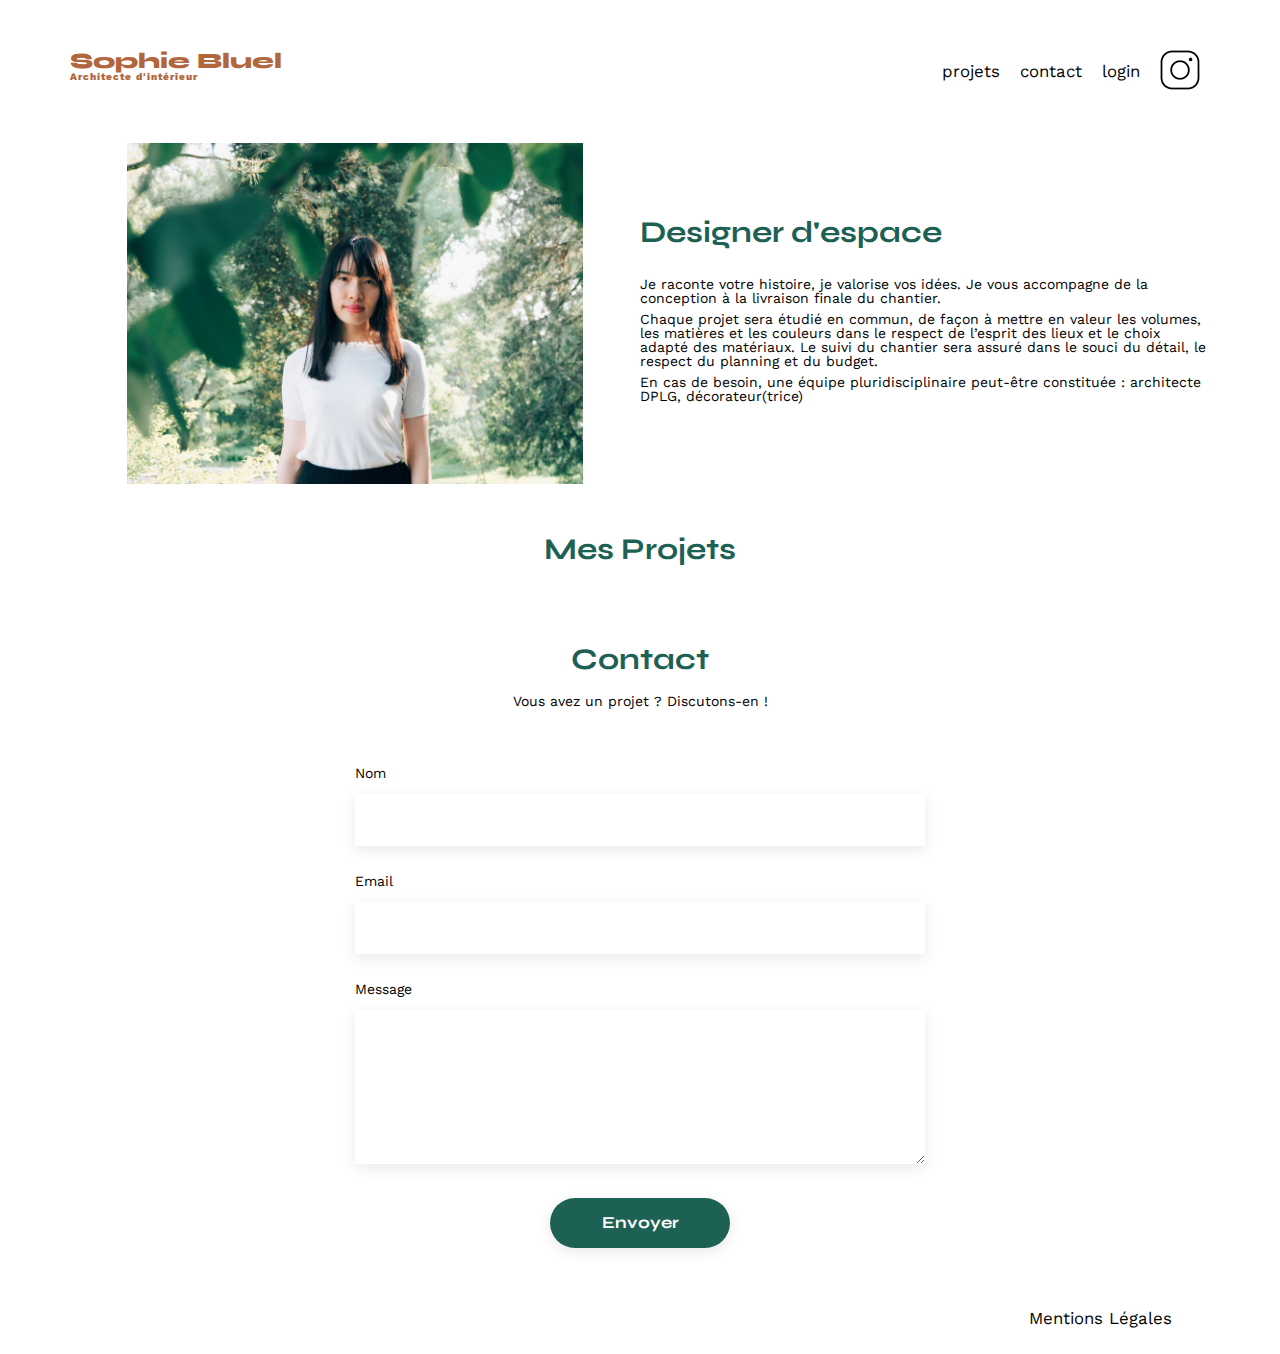
==== FrontEnd/index.html @ e0f24d6b "Récupération des travaux depuis le back-end" ====
<!DOCTYPE html>
<html lang="fr">
<head>
	<meta charset="UTF-8">
	<title>Sophie Bluel - Architecte d'intérieur</title>
	<meta name="viewport" content="width=device-width, initial-scale=1.0">
	<link rel="preconnect" href="https://fonts.googleapis.com">
	<link rel="preconnect" href="https://fonts.gstatic.com" crossorigin>
	<link href="https://fonts.googleapis.com/css2?family=Syne:wght@700;800&family=Work+Sans&display=swap" rel="stylesheet">
	<meta name="description" content="">
	<link rel="stylesheet" href="./assets/css/style.css">
</head>
<body>
<header>
	<h1>Sophie Bluel <span>Architecte d'intérieur</span></h1>
	<nav>
		<ul>
			<li>projets</li>
			<li>contact</li>
			<li>login</li>
			<li><img src="./assets/icons/instagram.png" alt="Instagram"></li>
		</ul>
	</nav>
</header>
<main>
	<section id="introduction">
		<figure>
			<img src="./assets/images/sophie-bluel.png" alt="">
		</figure>
		<article>
			<h2>Designer d'espace</h2>
			<p>Je raconte votre histoire, je valorise vos idées. Je vous accompagne de la conception à la livraison finale du chantier.</p>
			<p>Chaque projet sera étudié en commun, de façon à mettre en valeur les volumes, les matières et les couleurs dans le respect de l’esprit des lieux et le choix adapté des matériaux. Le suivi du chantier sera assuré dans le souci du détail, le respect du planning et du budget.</p>
			<p>En cas de besoin, une équipe pluridisciplinaire peut-être constituée : architecte DPLG, décorateur(trice)</p>
		</article>
	</section>
	<section id="portfolio">
		<h2>Mes Projets</h2>
		<div class="gallery">
			<!-- Les projets seront ajoutés ici dynamiquement avec JavaScript -->
		</div>
	</section>
	<section id="contact">
		<h2>Contact</h2>
		<p>Vous avez un projet ? Discutons-en !</p>
		<form action="#" method="post">
			<label for="name">Nom</label>
			<input type="text" name="name" id="name">
			<label for="email">Email</label>
			<input type="email" name="email" id="email">
			<label for="message">Message</label>
			<textarea name="message" id="message" cols="30" rows="10"></textarea>
			<input type="submit" value="Envoyer">
		</form>
	</section>
</main>

<footer>
	<nav>
		<ul>
			<li>Mentions Légales</li>
		</ul>
	</nav>
</footer>
<script src="./assets/js/script.js"></script>
</body>
</html>
---- FrontEnd/assets/css/style.css ----
/* http://meyerweb.com/eric/tools/css/reset/
   v2.0 | 20110126
   License: none (public domain)
*/

html, body, div, span, applet, object, iframe,
h1, h2, h3, h4, h5, h6, p, blockquote, pre,
a, abbr, acronym, address, big, cite, code,
del, dfn, em, img, ins, kbd, q, s, samp,
small, strike, strong, sub, sup, tt, var,
b, u, i, center,
dl, dt, dd, ol, ul, li,
fieldset, form, label, legend,
table, caption, tbody, tfoot, thead, tr, th, td,
article, aside, canvas, details, embed,
figure, figcaption, footer, header, hgroup,
menu, nav, output, ruby, section, summary,
time, mark, audio, video {
	margin: 0;
	padding: 0;
	border: 0;
	font-size: 100%;
	font: inherit;
	vertical-align: baseline;
}
/* HTML5 display-role reset for older browsers */
article, aside, details, figcaption, figure,
footer, header, hgroup, menu, nav, section {
	display: block;
}
body {
	line-height: 1;
}
ol, ul {
	list-style: none;
}
blockquote, q {
	quotes: none;
}
blockquote:before, blockquote:after,
q:before, q:after {
	content: '';
	content: none;
}
table {
	border-collapse: collapse;
	border-spacing: 0;
}
/** end reset css**/
body {
	max-width: 1140px;
	margin:auto;
	font-family: 'Work Sans' ;
	font-size: 14px;
}
header {
	display: flex;
	justify-content: space-between;
	margin: 50px 0
}
section {
	margin: 50px 0
}

h1{
	display: flex;
	flex-direction: column;
	font-family: 'Syne';
	font-size: 22px;
	font-weight: 800;
	color: #B1663C
}

h1 > span {
	font-family: 'Work Sans';
	font-size:10px;
	letter-spacing: 0.1em;
;
}

h2{
	font-family: 'Syne';
	font-weight: 700;
	font-size: 30px;
	color: #1D6154
}
nav ul {
	display: flex;
	align-items: center;
	list-style-type: none;

}
nav li {
	padding: 0 10px;
	font-size: 1.2em;
}

li:hover {
	color: #B1663C;
}
#introduction {
	display: flex;
	align-items: center;
}
#introduction figure {
	flex: 1
}
#introduction img {
	display: block;
	margin: auto;
	width: 80%;
}

#introduction article {
	flex: 1
}
#introduction h2 {
	margin-bottom: 1em;
}

#introduction p {
	margin-bottom: 0.5em;
}
#portfolio h2 {
	text-align: center;
	margin-bottom: 1em;
}
.gallery {
	width: 100%;
	display: grid;
	grid-template-columns: 1fr 1fr 1fr;
	grid-column-gap: 20px;
	grid-row-gap: 20px;
}

.gallery img {
	width: 100%;

}
#contact {
	width: 50%;
margin: auto;
}
#contact > * {
	text-align: center;

}
#contact h2{
	margin-bottom: 20px;
}
#contact form {
	text-align: left;
	margin-top:30px;
	display: flex;
	flex-direction: column;
}

#contact input {
	height: 50px;
	font-size: 1.2em;
	border: none;
	box-shadow: 0px 4px 14px rgba(0, 0, 0, 0.09);
}
#contact label {
	margin: 2em 0 1em 0;
}
#contact textarea {
	border: none;
	box-shadow: 0px 4px 14px rgba(0, 0, 0, 0.09);
}

input[type="submit"]{
	font-family: 'Syne';
	font-weight: 700;
	color: white;
	background-color: #1D6154;
	margin : 2em auto ;
	width: 180px;
	text-align: center;
	border-radius: 60px ;
}

footer nav ul {
	display: flex;
	justify-content: flex-end;
	margin: 2em
}
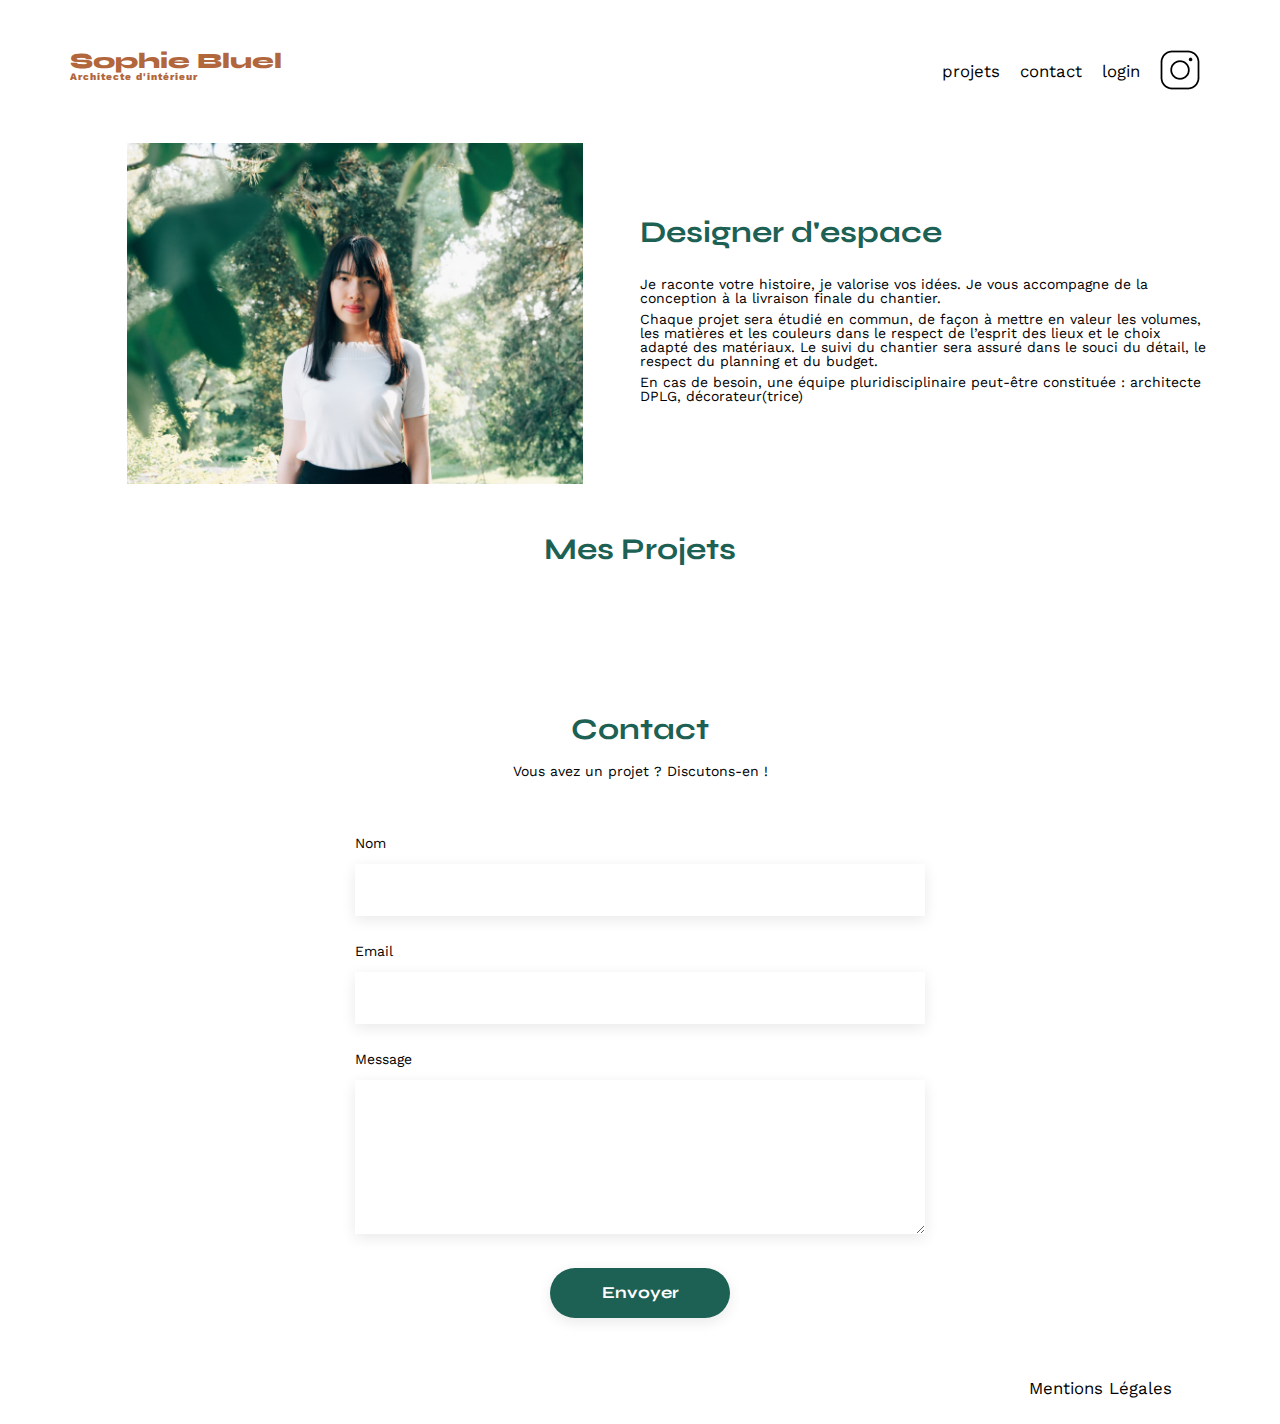
==== commit beaeee03: "Réalisation du filtre des travaux" ====
--- a/FrontEnd/index.html
+++ b/FrontEnd/index.html
@@ -36,8 +36,11 @@
 	</section>
 	<section id="portfolio">
 		<h2>Mes Projets</h2>
+		<div class="filters">
+			<!-- Les boutons de filtre seront ajoutés dynamiquement ici avec JavaScript -->
+		</div>
 		<div class="gallery">
-			<!-- Les projets seront ajoutés ici dynamiquement avec JavaScript -->
+			<!-- Les projets seront ajoutés dynamiquement ici avec JavaScript -->
 		</div>
 	</section>
 	<section id="contact">
--- a/FrontEnd/assets/css/style.css
+++ b/FrontEnd/assets/css/style.css
@@ -125,6 +125,41 @@
 	text-align: center;
 	margin-bottom: 1em;
 }
+
+/* Définition du style pour les éléments avec la classe .filters */
+.filters {
+    display: flex; /* Utilisation de Flexbox pour la mise en page */
+    justify-content: center; /* Centrage des éléments horizontalement */
+    gap: 10px; /* Ajout d'un espace de 10 pixels entre chaque élément */
+    align-items: center; /* Centrage des éléments verticalement */
+    margin: 50px 0; /* Ajout d'une marge de 50 pixels en haut et en bas, et 0 sur les côtés */
+}
+
+/* Définition du style pour les éléments avec la classe .button */
+.button {
+    display: flex; /* Utilisation de Flexbox */
+    align-items: center; /* Centrage des éléments à l'intérieur du bouton verticalement */
+    border: 1px #1d6154 solid; /* Bordure solide de 1 pixel de couleur #1d6154 */
+    border-radius: 60px; /* Arrondissement des coins du bouton avec un rayon de 60 pixels */
+    color: #1d6154; /* Couleur du texte du bouton */
+    background: #fff; /* Couleur de fond du bouton (blanc) */
+    height: 28px; /* Hauteur fixe du bouton */
+    font-family: "Syne", sans-serif; /* Police de caractères pour le texte du bouton */
+    font-weight: 700; /* Épaisseur de la police (700 = gras) */
+    font-size: 16px; /* Taille de la police */
+    text-align: center; /* Alignement du texte au centre */
+    padding: 3px 20px; /* Remplissage intérieur du bouton : 3 pixels en haut et en bas, 20 pixels sur les côtés */
+    cursor: pointer; /* Le curseur se transforme en pointeur lorsque l'utilisateur survole le bouton */
+}
+
+/* Définition du style pour les éléments .button lorsqu'ils sont survolés, 
+   ainsi que pour les éléments avec la classe .selected */
+.button:hover,
+.selected {
+    background: #1d6154; /* Couleur de fond change en #1d6154 lors du survol ou si le bouton est sélectionné */
+    color: #fff; /* Couleur du texte devient blanc */
+}
+
 .gallery {
 	width: 100%;
 	display: grid;
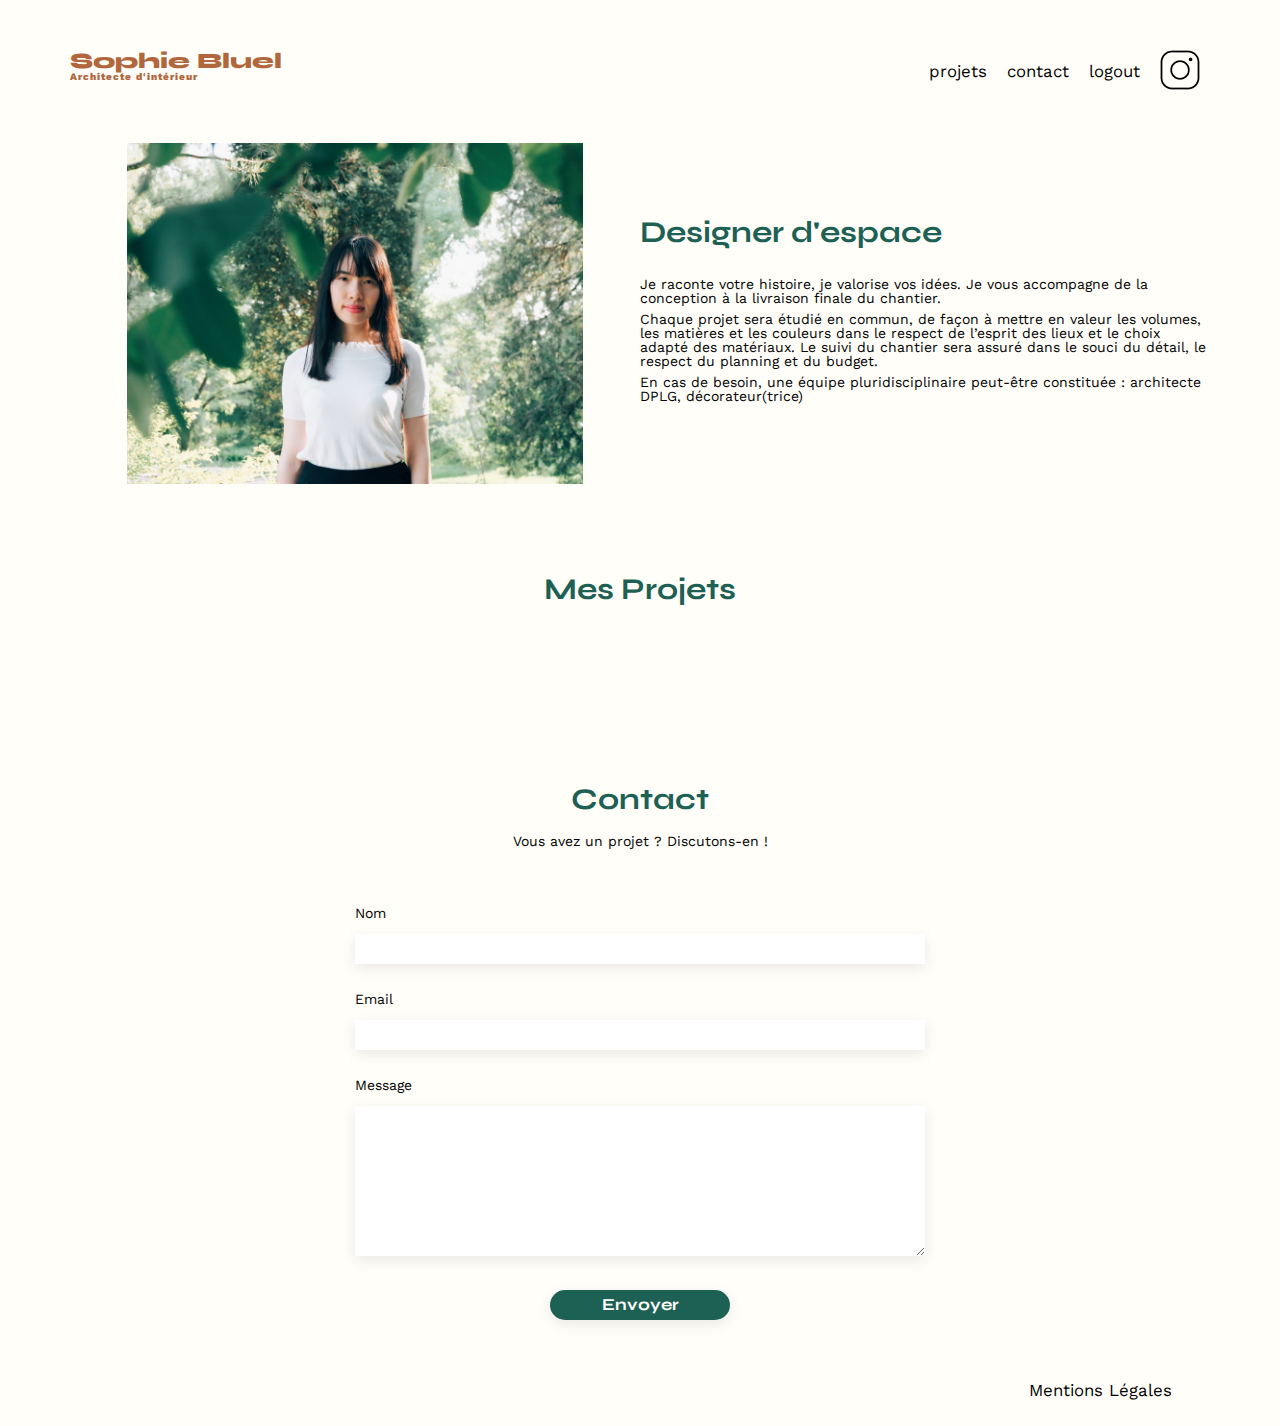
==== commit 49f493e2: "Ajout de la fenêtre modale" ====
--- a/FrontEnd/index.html
+++ b/FrontEnd/index.html
@@ -1,70 +1,95 @@
 <!DOCTYPE html>
 <html lang="fr">
+
 <head>
-	<meta charset="UTF-8">
-	<title>Sophie Bluel - Architecte d'intérieur</title>
-	<meta name="viewport" content="width=device-width, initial-scale=1.0">
-	<link rel="preconnect" href="https://fonts.googleapis.com">
-	<link rel="preconnect" href="https://fonts.gstatic.com" crossorigin>
-	<link href="https://fonts.googleapis.com/css2?family=Syne:wght@700;800&family=Work+Sans&display=swap" rel="stylesheet">
-	<meta name="description" content="">
-	<link rel="stylesheet" href="./assets/css/style.css">
+    <meta charset="UTF-8">
+    <title>Sophie Bluel - Architecte d'intérieur</title>
+    <meta name="viewport" content="width=device-width, initial-scale=1.0">
+    <link rel="preconnect" href="https://fonts.googleapis.com">
+    <link rel="preconnect" href="https://fonts.gstatic.com" crossorigin>
+    <link href="https://fonts.googleapis.com/css2?family=Syne:wght@700;800&family=Work+Sans&display=swap" rel="stylesheet">
+    <meta name="description" content="">
+    <link rel="stylesheet" href="./assets/css/style.css">
 </head>
+
 <body>
-<header>
-	<h1>Sophie Bluel <span>Architecte d'intérieur</span></h1>
-	<nav>
-		<ul>
-			<li>projets</li>
-			<li>contact</li>
-			<li>login</li>
-			<li><img src="./assets/icons/instagram.png" alt="Instagram"></li>
-		</ul>
-	</nav>
-</header>
-<main>
-	<section id="introduction">
-		<figure>
-			<img src="./assets/images/sophie-bluel.png" alt="">
-		</figure>
-		<article>
-			<h2>Designer d'espace</h2>
-			<p>Je raconte votre histoire, je valorise vos idées. Je vous accompagne de la conception à la livraison finale du chantier.</p>
-			<p>Chaque projet sera étudié en commun, de façon à mettre en valeur les volumes, les matières et les couleurs dans le respect de l’esprit des lieux et le choix adapté des matériaux. Le suivi du chantier sera assuré dans le souci du détail, le respect du planning et du budget.</p>
-			<p>En cas de besoin, une équipe pluridisciplinaire peut-être constituée : architecte DPLG, décorateur(trice)</p>
-		</article>
-	</section>
-	<section id="portfolio">
-		<h2>Mes Projets</h2>
-		<div class="filters">
-			<!-- Les boutons de filtre seront ajoutés dynamiquement ici avec JavaScript -->
-		</div>
-		<div class="gallery">
-			<!-- Les projets seront ajoutés dynamiquement ici avec JavaScript -->
-		</div>
-	</section>
-	<section id="contact">
-		<h2>Contact</h2>
-		<p>Vous avez un projet ? Discutons-en !</p>
-		<form action="#" method="post">
-			<label for="name">Nom</label>
-			<input type="text" name="name" id="name">
-			<label for="email">Email</label>
-			<input type="email" name="email" id="email">
-			<label for="message">Message</label>
-			<textarea name="message" id="message" cols="30" rows="10"></textarea>
-			<input type="submit" value="Envoyer">
-		</form>
-	</section>
-</main>
-
-<footer>
-	<nav>
-		<ul>
-			<li>Mentions Légales</li>
-		</ul>
-	</nav>
-</footer>
-<script src="./assets/js/script.js"></script>
-</body>
-</html>+    <div class="modal-container">
+        <div class="overlay modal-trigger"></div>
+        <div class="modal1">
+            <img src="assets/icons/Vector.svg" alt="icone croix pour fermer" class=" close-modal modal-trigger">
+            <h1 id="modalTitle">Galerie photo</h1>
+            <div class="gallery_modal"></div>
+            <!-- Les projets seront ajoutés dynamiquement ici avec JavaScript -->
+            <hr>
+            <button class="button_modal">Ajouter une photo</button>
+        </div>
+    </div>
+    <div class="header_edit">
+        <div class="edition">
+            <img src="./assets/icons/icon_white.png" alt="">
+            <p>Mode édition</p>
+        </div>
+    </div>
+    <header>
+        <h1>Sophie Bluel <span>Architecte d'intérieur</span></h1>
+        <nav>
+            <ul>
+                <li>projets</li>
+                <li>contact</li>
+                <li><a href="./login.html" class="logout">logout</a></li>
+                <li><img src="./assets/icons/instagram.png" alt="Instagram"></li>
+            </ul>
+        </nav>
+    </header>
+    <main>
+		<section id="introduction">
+			<figure>
+				<img src="./assets/images/sophie-bluel.png" alt="">
+			</figure>
+			<article>
+				<h2>Designer d'espace</h2>
+				<p>Je raconte votre histoire, je valorise vos idées. Je vous accompagne de la conception à la livraison finale du chantier.</p>
+				<p>Chaque projet sera étudié en commun, de façon à mettre en valeur les volumes, les matières et les couleurs dans le respect de l’esprit des lieux et le choix adapté des matériaux. Le suivi du chantier sera assuré dans le souci du détail, le respect du planning et du budget.</p>
+				<p>En cas de besoin, une équipe pluridisciplinaire peut-être constituée : architecte DPLG, décorateur(trice)</p>
+			</article>
+		</section>
+		<section id="portfolio">
+            <div class="modify">
+                <h2>Mes Projets</h2>
+                <div class="modify_project">
+                    <img src="./assets/icons/icon-black.png" alt="">
+                    <p class="modalLink modal-trigger">modifier</p>
+                </div>
+            </div>
+			<div class="filters">
+				<!-- Les boutons de filtre seront ajoutés dynamiquement ici avec JavaScript -->
+			</div>
+			<div class="gallery">
+				<!-- Les projets seront ajoutés dynamiquement ici avec JavaScript -->
+			</div>
+		</section>
+		<section id="contact">
+			<h2>Contact</h2>
+			<p>Vous avez un projet ? Discutons-en !</p>
+			<form action="#" method="post">
+				<label for="name">Nom</label>
+				<input type="text" name="name" id="name">
+				<label for="email">Email</label>
+				<input type="email" name="email" id="email">
+				<label for="message">Message</label>
+				<textarea name="message" id="message" cols="30" rows="10"></textarea>
+				<input type="submit" value="Envoyer">
+			</form>
+		</section>
+	</main>
+	
+	<footer>
+		<nav>
+			<ul>
+				<li>Mentions Légales</li>
+			</ul>
+		</nav>
+	</footer>
+	<script src="./assets/js/script.js"></script>
+	</body>
+	</html>--- a/FrontEnd/assets/css/style.css
+++ b/FrontEnd/assets/css/style.css
@@ -3,127 +3,609 @@
    License: none (public domain)
 */
 
-html, body, div, span, applet, object, iframe,
-h1, h2, h3, h4, h5, h6, p, blockquote, pre,
-a, abbr, acronym, address, big, cite, code,
-del, dfn, em, img, ins, kbd, q, s, samp,
-small, strike, strong, sub, sup, tt, var,
-b, u, i, center,
-dl, dt, dd, ol, ul, li,
-fieldset, form, label, legend,
-table, caption, tbody, tfoot, thead, tr, th, td,
-article, aside, canvas, details, embed,
-figure, figcaption, footer, header, hgroup,
-menu, nav, output, ruby, section, summary,
-time, mark, audio, video {
-	margin: 0;
-	padding: 0;
-	border: 0;
-	font-size: 100%;
-	font: inherit;
-	vertical-align: baseline;
+*,
+::before,
+::after {
+  box-sizing: border-box;
+  margin: 0;
+  padding: 0;
+}
+
+html,
+body,
+div,
+span,
+applet,
+object,
+iframe,
+h1,
+h2,
+h3,
+h4,
+h5,
+h6,
+p,
+blockquote,
+pre,
+a,
+abbr,
+acronym,
+address,
+big,
+cite,
+code,
+del,
+dfn,
+em,
+img,
+ins,
+kbd,
+q,
+s,
+samp,
+small,
+strike,
+strong,
+sub,
+sup,
+tt,
+var,
+b,
+u,
+i,
+center,
+dl,
+dt,
+dd,
+ol,
+ul,
+li,
+fieldset,
+form,
+label,
+legend,
+table,
+caption,
+tbody,
+tfoot,
+thead,
+tr,
+th,
+td,
+article,
+aside,
+canvas,
+details,
+embed,
+figure,
+figcaption,
+footer,
+header,
+hgroup,
+menu,
+nav,
+output,
+ruby,
+section,
+summary,
+time,
+mark,
+audio,
+video {
+  margin: 0;
+  padding: 0;
+  border: 0;
+  font-size: 100%;
+  font: inherit;
+  vertical-align: baseline;
 }
 /* HTML5 display-role reset for older browsers */
-article, aside, details, figcaption, figure,
-footer, header, hgroup, menu, nav, section {
-	display: block;
+article,
+aside,
+details,
+figcaption,
+figure,
+footer,
+header,
+hgroup,
+menu,
+nav,
+section {
+  display: block;
 }
 body {
-	line-height: 1;
-}
-ol, ul {
-	list-style: none;
-}
-blockquote, q {
-	quotes: none;
-}
-blockquote:before, blockquote:after,
-q:before, q:after {
-	content: '';
-	content: none;
+  line-height: 1;
+}
+ol,
+ul {
+  list-style: none;
+}
+blockquote,
+q {
+  quotes: none;
+}
+blockquote:before,
+blockquote:after,
+q:before,
+q:after {
+  content: "";
+  content: none;
 }
 table {
-	border-collapse: collapse;
-	border-spacing: 0;
+  border-collapse: collapse;
+  border-spacing: 0;
 }
 /** end reset css**/
 body {
-	max-width: 1140px;
-	margin:auto;
-	font-family: 'Work Sans' ;
-	font-size: 14px;
-}
+  max-width: 1140px;
+  margin: auto;
+  font-family: "Work Sans";
+  font-size: 14px;
+  background: #fffef8;
+}
+
+.modal-container {
+  visibility: hidden;
+  position: fixed;
+  top: 0;
+  left: 0;
+  width: 100vw;
+  height: 100vh;
+  transition: visibility 0.4s;
+}
+.modal-container.active {
+  visibility: visible;
+}
+
+.overlay {
+  opacity: 0;
+  position: absolute;
+  width: 100%;
+  height: 100%;
+  background: rgba(0, 0, 0, 0.3);
+  transition: opacity 0.4s 0.2s ease-out;
+}
+
+.modal-container.active .overlay {
+  opacity: 1;
+  transition: opacity 0.4s ease-out;
+}
+.modal1 {
+  opacity: 0;
+  width: 95%;
+  max-width: 550px;
+  min-width: 300px;
+  height: 650px;
+  padding: 35px;
+  background: #fff;
+  border-radius: 10px;
+  position: absolute;
+  top:50%;
+  left: 50%;
+  transform: translate(-50%, calc(-50% - 50px));
+  transition: opacity 0.4s ease-out,
+  transform 0.4s ease-out;
+}
+
+.modal-container.active .modal1 {
+  opacity: 1;
+  transform: translate(-50%, -50%);
+  transition: opacity 0.4s 0.2s ease-out,
+  transform 0.4s 0.2s ease-out;
+}
+
+.arrow-modal {
+cursor: pointer;
+}
+
+.close-modal {
+  position: absolute;
+  top: 35px;
+  right: 35px;
+  cursor: pointer;
+}
+
+.modal1 h1 {
+  margin: 30px 0 45px;
+  font-family: "Work Sans";
+  font-size: 26px;
+  font-weight: 400;
+  color: #000;
+  text-align: center;
+}
+
+.gallery_modal {
+  margin: 0 60px;
+  display: flex;
+  align-items: center;
+  flex-wrap: wrap;
+  gap: 10px;
+}
+
+.img_modal{
+  position: relative;
+}
+
+.img_modal img {
+  width: 63px; 
+}
+
+.text_modal {
+  color: #000;
+  font-weight: 400;
+  font-size: 12px;
+}
+
+.icon1_modal {
+  position: absolute;
+  top: -3px; /* Ajustez en fonction de l'emplacement souhaité dans le conteneur */
+  right: -3px; /* Ajustez en fonction de l'emplacement souhaité dans le conteneur */
+  width: 30px; /* Taille du bouton */
+  height: 30px; /* Taille du bouton */
+  background: none; /* Aucun fond pour que l'icône soit seule visible */
+  border: none; /* Aucune bordure pour que l'icône soit seule visible */
+  padding: 0; /* Aucun padding pour que l'icône s'adapte bien */
+  cursor: pointer;
+}
+
+/* Assurez-vous que l'icône SVG s'adapte à la taille du bouton */
+.icon1_modal img {
+  width: 50%; /* L'icône remplit le bouton */
+  height: auto; /* Maintient l'aspect ratio de l'icône */
+}
+
+.add_photo {
+  width: 420px;
+  height: 170px;
+  border-radius: 3px;
+  background: #E8F1F7;
+  margin: auto;
+  padding: 30px 0 20px;
+}
+
+.add_photo img {
+ display:block;
+ margin:auto;
+}
+
+.add_photo p {
+  font-size: 10px;
+  text-align: center;
+  margin-top: 7px;
+}
+
+.button_add_picture {
+  margin: auto;
+  margin-top: 20px;
+  display: flex;
+  align-items: center;
+  justify-content: center;
+  border: 1px #CBD6DC solid;
+  background: #CBD6DC;
+  color:#306685;
+  border-radius: 50px;
+  width: 175px;
+  height: 36px;
+  font-family: "Syne", sans-serif;
+  font-weight: 500;
+  font-size: 14px;
+  text-align: center;
+  cursor: pointer;
+}
+
+.button_add_picture .input_file {
+  display: none;
+}
+
+.validate_picture {
+  display: flex;
+  flex-direction: column;
+  justify-content: center;
+  margin-top: 30px;
+}
+
+.validate_picture label {
+ margin-left: 32px;
+}
+
+.validate_picture #text, #categories {
+  display: flex;
+  margin: auto;
+  font-family: "Work Sans";
+  color: #3d3d3d;
+  font-weight: 500;
+  width: 420px;
+  height: 50px;
+  margin-top: 7px;
+  margin-bottom: 30px;
+  border: none;
+  box-shadow: 0px 4px 14px rgba(0, 0, 0, 0.09)
+}
+
+hr {
+  width: 420px;
+  height: 0px;
+  border: 1px solid #B3B3B3;
+  margin: auto; 
+  margin-top: 25px; 
+  margin-bottom: 30px;
+}
+
+.button_modal {
+  display: flex;
+  align-items: center;
+  margin: auto;
+  border: 1px #1d6154 solid;
+  background: #1d6154;
+  color: #fff;
+  border-radius: 60px;
+  height: 36px;
+  font-family: "Syne", sans-serif;
+  font-weight: 700;
+  font-size: 14px;
+  text-align: center;
+  padding: 10px 50px;
+  cursor: pointer;
+}
+
+.link_modal {
+  display: flex;
+  justify-content: center;
+  text-decoration: none;
+  font-family: "Syne", sans-serif;
+  font-weight: 400;
+  font-size: 14px;
+  margin-top: 25px;
+  margin-bottom: 15px;
+  text-align: center;
+  color: #D65353;
+}
+
 header {
-	display: flex;
-	justify-content: space-between;
-	margin: 50px 0
+  display: flex;
+  justify-content: space-between;
+  margin: 50px 0;
 }
 section {
-	margin: 50px 0
-}
-
-h1{
-	display: flex;
-	flex-direction: column;
-	font-family: 'Syne';
-	font-size: 22px;
-	font-weight: 800;
-	color: #B1663C
+  margin: 50px 0;
+}
+
+h1 {
+  display: flex;
+  flex-direction: column;
+  font-family: "Syne";
+  font-size: 22px;
+  font-weight: 800;
+  color: #b1663c;
 }
 
 h1 > span {
-	font-family: 'Work Sans';
-	font-size:10px;
-	letter-spacing: 0.1em;
-;
-}
-
-h2{
-	font-family: 'Syne';
-	font-weight: 700;
-	font-size: 30px;
-	color: #1D6154
+  font-family: "Work Sans";
+  font-size: 10px;
+  letter-spacing: 0.1em;
+}
+
+h2 {
+  font-family: "Syne";
+  font-weight: 700;
+  font-size: 30px;
+  color: #1d6154;
 }
 nav ul {
-	display: flex;
-	align-items: center;
-	list-style-type: none;
-
+  display: flex;
+  align-items: center;
+  list-style-type: none;
 }
 nav li {
-	padding: 0 10px;
-	font-size: 1.2em;
+  padding: 0 10px;
+  font-size: 1.2em;
 }
 
 li:hover {
-	color: #B1663C;
-}
+  color: #b1663c;
+}
+/* Style pour la classe .formulaire */
+.formulaire {
+    display: flex; /* Utilise Flexbox pour la mise en page */
+    justify-content: center; /* Centre les éléments horizontalement */
+    margin-bottom: 380px; /* Marge de 380 pixels en bas */
+    margin-top: 37px; /* Marge de 37 pixels en haut */
+}
+
+/* Style pour la classe .login */
+.login {
+    text-decoration: none; /* Supprime la décoration (soulignement) du texte */
+    color: #000; /* Couleur du texte en noir */
+}
+
+/* Style pour la classe .pagelogin */
+.pagelogin {
+    text-decoration: none; /* Supprime la décoration du texte */
+    color: #000; /* Couleur du texte en noir */
+    font-weight: 600; /* Épaisseur du texte (semi-gras) */
+}
+
+/* Style pour la classe .title_log_in */
+.title_log_in {
+    text-align: center; /* Alignement du texte au centre */
+    margin-top: 150px; /* Marge de 150 pixels en haut */
+}
+
+/* Style pour la classe .connexion */
+.connexion {
+    display: flex; /* Utilise Flexbox */
+    flex-direction: column; /* Les éléments sont disposés en colonne */
+    margin: 0 auto; /* Marge automatique à gauche et à droite pour centrer */
+}
+
+/* Style pour la classe .connexionlabel */
+.connexionlabel {
+    font-family: "Work Sans"; /* Police de caractères */
+    color: #3d3d3d; /* Couleur du texte */
+    font-weight: 500; /* Épaisseur du texte */
+}
+
+/* Style pour les éléments input dans la classe .connexion */
+.connexion input {
+    width: 380px; /* Largeur fixe */
+    height: 50px; /* Hauteur fixe */
+    margin-top: 7px; /* Marge de 7 pixels en haut */
+    margin-bottom: 30px; /* Marge de 30 pixels en bas */
+    border: none; /* Pas de bordure */
+    box-shadow: 0px 4px 14px rgba(0, 0, 0, 0.09); /* Ombre portée */
+}
+
+/* Style pour le bouton submit dans la classe .connexion */
+.connexion .submit {
+    width: 180px; /* Largeur fixe */
+    height: 35px; /* Hauteur fixe */
+    background: #1d6154; /* Couleur de fond */
+    color: #fff; /* Couleur du texte (blanc) */
+    border-radius: 60px; /* Bordures arrondies */
+    border: none; /* Pas de bordure */
+    font-family: "Syne", sans-serif; /* Police de caractères */
+    font-weight: 700; /* Épaisseur du texte (gras) */
+    margin-top: 7px; /* Marge de 7 pixels en haut */
+    margin-bottom: 28px; /* Marge de 28 pixels en bas */
+    cursor: pointer; /* Curseur en forme de pointeur */
+    margin-left: auto; /* Marge automatique à gauche */
+    margin-right: auto; /* Marge automatique à droite */
+}
+
+/* Style pour la classe .error */
+.error {
+    margin: 5px 0; /* Marge de 5 pixels en haut et en bas */
+    color: red; /* Couleur du texte en rouge */
+    font-family: "Work Sans"; /* Police de caractères */
+    font-weight: 500; /* Épaisseur du texte */
+    font-style: italic; /* Texte en italique */
+}
+
+/* Style pour la classe .password_forgotten */
+.password_forgotten {
+    font-family: "Work Sans"; /* Police de caractères */
+    font-weight: 500; /* Épaisseur du texte */
+    color: #3d3d3d; /* Couleur du texte */
+    text-align: center; /* Alignement du texte au centre */
+}
+
+.header_edit {
+  background-color: #000;
+  height: 60px;
+  display: flex;
+  align-items: center;
+  justify-content: center;
+  gap: 20px;
+}
+
+.header_edit .button {
+  border: none;
+  background-color: #fff;
+  border-radius: 60px;
+  height: 38px;
+  font-weight: 500;
+  padding: 10px 20px;
+  font-family: "Work Sans";
+}
+
+.edition {
+  display: flex;
+  color: #fff;
+  align-items: center;
+  gap: 10px;
+}
+
+.edition img {
+  width: 15px;
+  height: 15px;
+}
+
+.edition p {
+  font-family: "Work Sans";
+  font-weight: 400;
+  font-size: 16px;
+}
+
+.logout {
+  text-decoration: none;
+  color: #000;
+}
+
 #introduction {
-	display: flex;
-	align-items: center;
+  display: flex;
+  align-items: center;
 }
 #introduction figure {
-	flex: 1
+  flex: 1;
 }
 #introduction img {
-	display: block;
-	margin: auto;
-	width: 80%;
+  display: block;
+  margin: auto;
+  width: 80%;
+}
+
+#introduction .modify_img {
+  display: flex;
+  align-items: center;
+  gap: 10px;
+  margin: 15px 0 0 57px;
+}
+
+#introduction .modify_img img {
+  width: 17px;
+  height: 17px;
+  margin: 0;
+}
+
+#introduction .modify_img p {
+  margin: 0;
+  text-decoration: none;
+  color: #000;
+  cursor: pointer;
 }
 
 #introduction article {
-	flex: 1
+  flex: 1;
 }
 #introduction h2 {
-	margin-bottom: 1em;
+  margin-bottom: 1em;
 }
 
 #introduction p {
-	margin-bottom: 0.5em;
-}
+  margin-bottom: 0.5em;
+}
+
 #portfolio h2 {
-	text-align: center;
-	margin-bottom: 1em;
+  text-align: center;
+  margin-bottom: 1em;
+}
+
+#portfolio .modify {
+  display: flex;
+  justify-content: center;
+  align-items: center;
+  gap: 30px;
+  margin-top: 90px;
+  
+}
+
+#portfolio .modify .modify_project {
+  display: flex;
+  align-items: center;
+  margin-bottom: 27px;
+  gap: 10px;
+}
+
+.modify_project img {
+  width: 17px;
+  height: 17px;
+}
+
+.modify_project p {
+  margin: 0;
+  text-decoration: none;
+  color: #000;
+  cursor: pointer;
 }
 
 /* Définition du style pour les éléments avec la classe .filters */
@@ -161,62 +643,60 @@
 }
 
 .gallery {
-	width: 100%;
-	display: grid;
-	grid-template-columns: 1fr 1fr 1fr;
-	grid-column-gap: 20px;
-	grid-row-gap: 20px;
+  width: 100%;
+  display: grid;
+  grid-template-columns: 1fr 1fr 1fr;
+  grid-column-gap: 20px;
+  grid-row-gap: 20px;
 }
 
 .gallery img {
-	width: 100%;
-
+  width: 100%;
 }
 #contact {
-	width: 50%;
-margin: auto;
+  width: 50%;
+  margin: auto;
 }
 #contact > * {
-	text-align: center;
-
-}
-#contact h2{
-	margin-bottom: 20px;
+  text-align: center;
+}
+#contact h2 {
+  margin-bottom: 20px;
 }
 #contact form {
-	text-align: left;
-	margin-top:30px;
-	display: flex;
-	flex-direction: column;
+  text-align: left;
+  margin-top: 30px;
+  display: flex;
+  flex-direction: column;
 }
 
 #contact input {
-	height: 50px;
-	font-size: 1.2em;
-	border: none;
-	box-shadow: 0px 4px 14px rgba(0, 0, 0, 0.09);
+  height: 30px;
+  font-size: 1.2em;
+  border: none;
+  box-shadow: 0px 4px 14px rgba(0, 0, 0, 0.09);
 }
 #contact label {
-	margin: 2em 0 1em 0;
+  margin: 2em 0 1em 0;
 }
 #contact textarea {
-	border: none;
-	box-shadow: 0px 4px 14px rgba(0, 0, 0, 0.09);
-}
-
-input[type="submit"]{
-	font-family: 'Syne';
-	font-weight: 700;
-	color: white;
-	background-color: #1D6154;
-	margin : 2em auto ;
-	width: 180px;
-	text-align: center;
-	border-radius: 60px ;
+  border: none;
+  box-shadow: 0px 4px 14px rgba(0, 0, 0, 0.09);
+}
+
+input[type="submit"] {
+  font-family: "Syne";
+  font-weight: 700;
+  color: white;
+  background-color: #1d6154;
+  margin: 2em auto;
+  width: 180px;
+  text-align: center;
+  border-radius: 60px;
 }
 
 footer nav ul {
-	display: flex;
-	justify-content: flex-end;
-	margin: 2em
+  display: flex;
+  justify-content: flex-end;
+  margin: 2em;
 }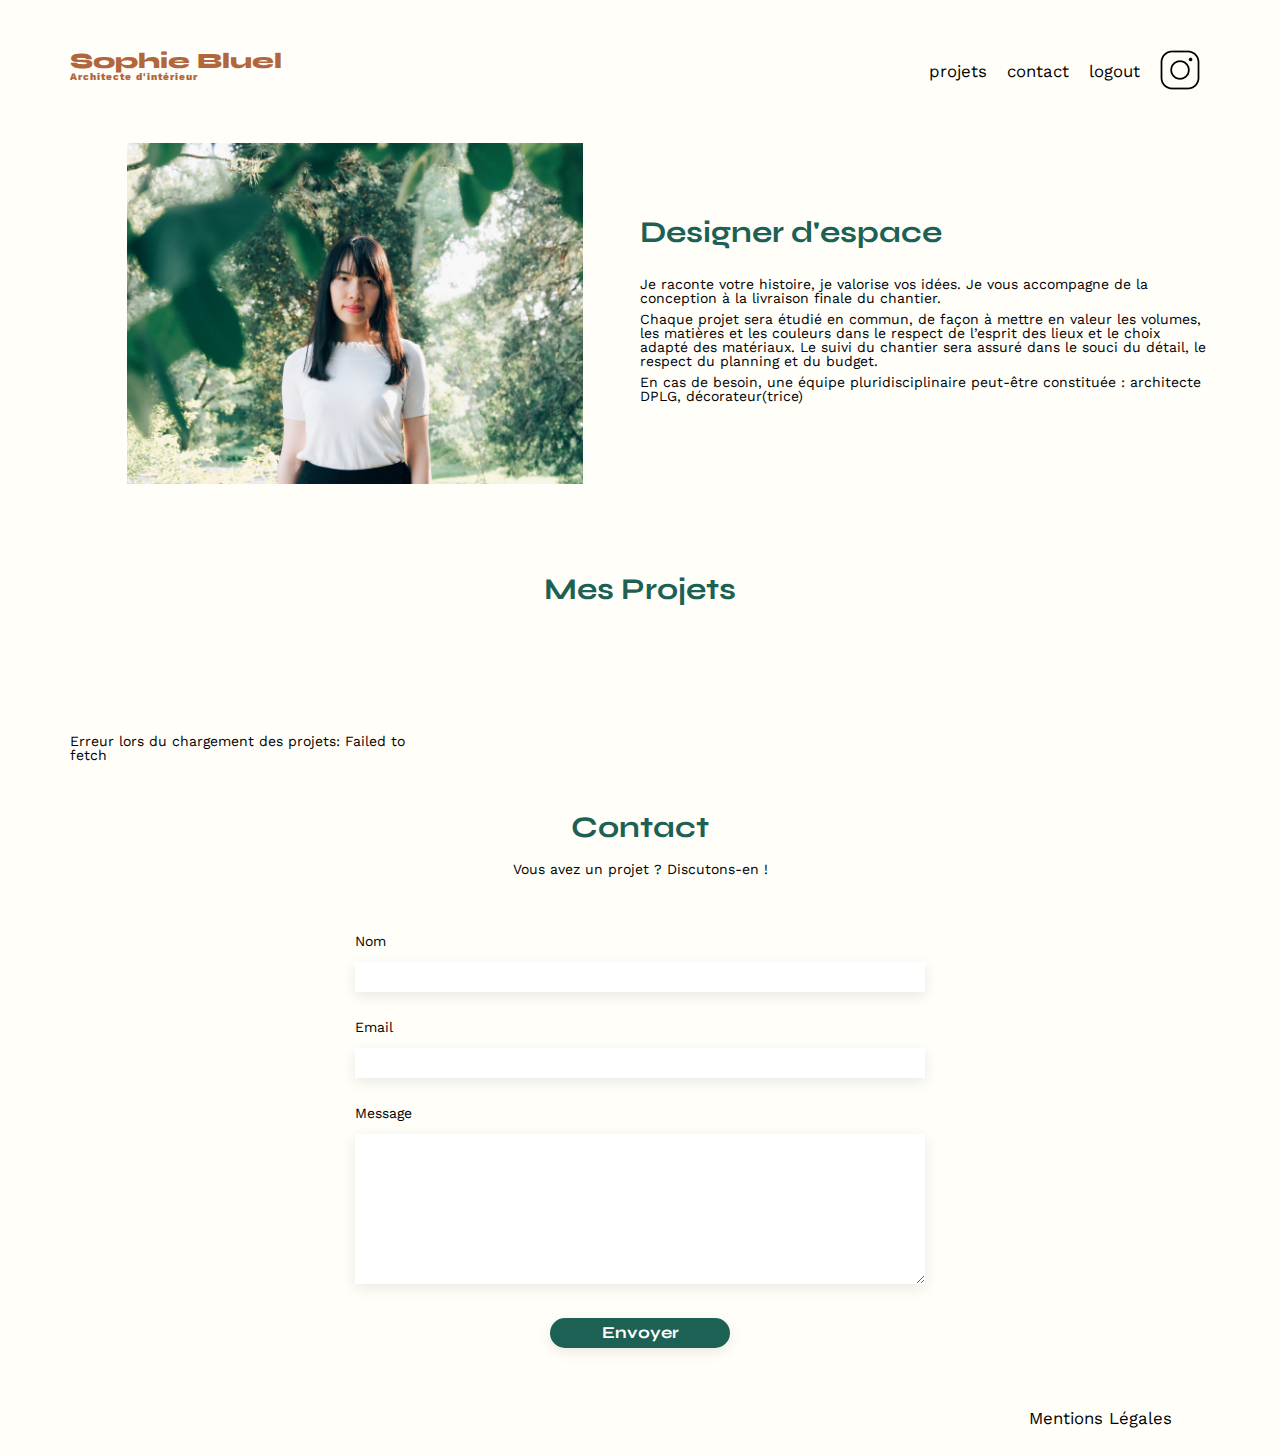
==== commit c6fa63ff: "Correction code" ====
--- a/FrontEnd/index.html
+++ b/FrontEnd/index.html
@@ -15,14 +15,35 @@
 <body>
     <div class="modal-container">
         <div class="overlay modal-trigger"></div>
-        <div class="modal1">
+
+        <div class="modal">
             <img src="assets/icons/Vector.svg" alt="icone croix pour fermer" class=" close-modal modal-trigger">
-            <h1 id="modalTitle">Galerie photo</h1>
+            <h2 class="modalTitle">Galerie photo</h2>
             <div class="gallery_modal"></div>
             <!-- Les projets seront ajoutés dynamiquement ici avec JavaScript -->
             <hr>
-            <button class="button_modal">Ajouter une photo</button>
+            <button class="button_add_gallery">Ajouter une photo</button>
         </div>
+        <div class="modal_add">
+            <img src="assets/icons/Arrow_Back.svg" alt="icone flèche" class="arrow-modal">
+            <img src="assets/icons/Vector.svg" alt="icone croix pour fermer" class="close-modal modal-trigger">
+            <h2 class="modalTitle">Ajout photo</h2>
+            <form class="form_upload_img">
+                <!-- Cachez l'input file mais rendez-le fonctionnel en le liant au bouton personnalisé -->
+                <label for="file" class="form_add_photo">
+                    <img src="assets/icons/add_pic.svg" alt="">
+                    <span class="button_add_picture">+ Ajouter photo</span>
+                    <span class="format_picture">jpg, png: 4mo max</span>
+                </label>
+                <label for="title_picture">Titre</label>
+                <input type="text" id="title_picture" name="title_picture">
+                <label for="categories">Catégories</label>
+                <select name="categories" id="categories"></select>
+                <hr>
+                <button class="button_validate" disabled>Valider</button>
+            </form>
+        </div>
+    </div>
     </div>
     <div class="header_edit">
         <div class="edition">
@@ -90,6 +111,8 @@
 			</ul>
 		</nav>
 	</footer>
-	<script src="./assets/js/script.js"></script>
+	<script src="./assets/js/login.js"></script>
+    <script src="./assets/js/filters.js"></script>
+    <script src="./assets/js/modal.js"></script>
 	</body>
 	</html>--- a/FrontEnd/assets/css/style.css
+++ b/FrontEnd/assets/css/style.css
@@ -170,13 +170,13 @@
   opacity: 1;
   transition: opacity 0.4s ease-out;
 }
-.modal1 {
+.modal, .modal_add {
   opacity: 0;
   width: 95%;
   max-width: 550px;
   min-width: 300px;
   height: 650px;
-  padding: 35px;
+  padding: 15px;
   background: #fff;
   border-radius: 10px;
   position: absolute;
@@ -187,7 +187,11 @@
   transform 0.4s ease-out;
 }
 
-.modal-container.active .modal1 {
+.modal_add {
+  display: none; 
+}
+
+.modal-container.active .modal, .modal-container.active .modal_add {
   opacity: 1;
   transform: translate(-50%, -50%);
   transition: opacity 0.4s 0.2s ease-out,
@@ -205,7 +209,7 @@
   cursor: pointer;
 }
 
-.modal1 h1 {
+.modalTitle {
   margin: 30px 0 45px;
   font-family: "Work Sans";
   font-size: 26px;
@@ -238,43 +242,71 @@
 
 .icon1_modal {
   position: absolute;
-  top: -3px; /* Ajustez en fonction de l'emplacement souhaité dans le conteneur */
-  right: -3px; /* Ajustez en fonction de l'emplacement souhaité dans le conteneur */
-  width: 30px; /* Taille du bouton */
-  height: 30px; /* Taille du bouton */
-  background: none; /* Aucun fond pour que l'icône soit seule visible */
-  border: none; /* Aucune bordure pour que l'icône soit seule visible */
-  padding: 0; /* Aucun padding pour que l'icône s'adapte bien */
+  top: -3px; 
+  right: -3px; 
+  width: 30px; 
+  height: 30px; 
+  background: none; 
+  border: none; 
+  padding: 0; 
   cursor: pointer;
 }
 
-/* Assurez-vous que l'icône SVG s'adapte à la taille du bouton */
+
 .icon1_modal img {
-  width: 50%; /* L'icône remplit le bouton */
-  height: auto; /* Maintient l'aspect ratio de l'icône */
-}
-
-.add_photo {
+  width: 50%; 
+  height: auto; 
+}
+
+.form_upload_img {
+  display: flex;
+  flex-direction: column;
+  justify-content: center;
+  margin-top: 30px;
+}
+
+.form_upload_img label {
+  margin-left: 32px;
+}
+
+.form_upload_img #title_picture, #categories {
+  display: flex;
+  margin: auto;
+  font-family: "Work Sans";
+  color: #3d3d3d;
+  font-weight: 500;
+  width: 420px;
+  height: 50px;
+  margin-top: 7px;
+  margin-bottom: 30px;
+  border: none;
+  box-shadow: 0px 4px 14px rgba(0, 0, 0, 0.09)
+}
+
+.form_add_photo {
   width: 420px;
   height: 170px;
   border-radius: 3px;
   background: #E8F1F7;
   margin: auto;
+  margin-bottom: 30px;
   padding: 30px 0 20px;
-}
-
-.add_photo img {
+  cursor: pointer;
+}
+
+.form_add_photo img {
  display:block;
  margin:auto;
 }
 
-.add_photo p {
+.form_add_photo .format_picture {
+  display: flex;
+  justify-content: center;
   font-size: 10px;
-  text-align: center;
   margin-top: 7px;
 }
 
-.button_add_picture {
+.form_add_photo .button_add_picture {
   margin: auto;
   margin-top: 20px;
   display: flex;
@@ -289,37 +321,14 @@
   font-family: "Syne", sans-serif;
   font-weight: 500;
   font-size: 14px;
-  text-align: center;
   cursor: pointer;
 }
 
-.button_add_picture .input_file {
-  display: none;
-}
-
-.validate_picture {
-  display: flex;
-  flex-direction: column;
-  justify-content: center;
-  margin-top: 30px;
-}
-
-.validate_picture label {
- margin-left: 32px;
-}
-
-.validate_picture #text, #categories {
-  display: flex;
-  margin: auto;
-  font-family: "Work Sans";
-  color: #3d3d3d;
-  font-weight: 500;
-  width: 420px;
-  height: 50px;
-  margin-top: 7px;
-  margin-bottom: 30px;
-  border: none;
-  box-shadow: 0px 4px 14px rgba(0, 0, 0, 0.09)
+.form_add_photo .img_uploaded {
+  display:block;
+  margin:auto;
+  height: 170px;
+  width: auto;
 }
 
 hr {
@@ -331,7 +340,7 @@
   margin-bottom: 30px;
 }
 
-.button_modal {
+.button_add_gallery {
   display: flex;
   align-items: center;
   margin: auto;
@@ -348,6 +357,22 @@
   cursor: pointer;
 }
 
+.button_validate {
+  display: flex;
+  align-items: center;
+  margin: auto;
+  border: 1px #A7A7A7 solid;
+  background: #A7A7A7;
+  color: #fff;
+  border-radius: 60px;
+  height: 36px;
+  font-family: "Syne", sans-serif;
+  font-weight: 700;
+  font-size: 14px;
+  text-align: center;
+  padding: 10px 100px;
+}
+
 .link_modal {
   display: flex;
   justify-content: center;
@@ -404,89 +429,80 @@
 li:hover {
   color: #b1663c;
 }
-/* Style pour la classe .formulaire */
+
 .formulaire {
-    display: flex; /* Utilise Flexbox pour la mise en page */
-    justify-content: center; /* Centre les éléments horizontalement */
-    margin-bottom: 380px; /* Marge de 380 pixels en bas */
-    margin-top: 37px; /* Marge de 37 pixels en haut */
-}
-
-/* Style pour la classe .login */
+    display: flex; 
+    justify-content: center; 
+    margin-bottom: 380px; 
+    margin-top: 37px; 
+}
+
 .login {
-    text-decoration: none; /* Supprime la décoration (soulignement) du texte */
-    color: #000; /* Couleur du texte en noir */
-}
-
-/* Style pour la classe .pagelogin */
+    text-decoration: none; 
+    color: #000; 
+}
+
 .pagelogin {
-    text-decoration: none; /* Supprime la décoration du texte */
-    color: #000; /* Couleur du texte en noir */
-    font-weight: 600; /* Épaisseur du texte (semi-gras) */
-}
-
-/* Style pour la classe .title_log_in */
+    text-decoration: none; 
+    color: #000; 
+    font-weight: 600; 
+}
+
 .title_log_in {
-    text-align: center; /* Alignement du texte au centre */
-    margin-top: 150px; /* Marge de 150 pixels en haut */
-}
-
-/* Style pour la classe .connexion */
+    text-align: center; 
+    margin-top: 150px; 
+}
+
 .connexion {
-    display: flex; /* Utilise Flexbox */
-    flex-direction: column; /* Les éléments sont disposés en colonne */
-    margin: 0 auto; /* Marge automatique à gauche et à droite pour centrer */
-}
-
-/* Style pour la classe .connexionlabel */
+    display: flex; 
+    flex-direction: column; 
+    margin: 0 auto;
+}
+
 .connexionlabel {
-    font-family: "Work Sans"; /* Police de caractères */
-    color: #3d3d3d; /* Couleur du texte */
-    font-weight: 500; /* Épaisseur du texte */
-}
-
-/* Style pour les éléments input dans la classe .connexion */
+    font-family: "Work Sans"; 
+    color: #3d3d3d; 
+    font-weight: 500; 
+}
+
 .connexion input {
-    width: 380px; /* Largeur fixe */
-    height: 50px; /* Hauteur fixe */
-    margin-top: 7px; /* Marge de 7 pixels en haut */
-    margin-bottom: 30px; /* Marge de 30 pixels en bas */
-    border: none; /* Pas de bordure */
-    box-shadow: 0px 4px 14px rgba(0, 0, 0, 0.09); /* Ombre portée */
-}
-
-/* Style pour le bouton submit dans la classe .connexion */
+    width: 380px; 
+    height: 50px; 
+    margin-top: 7px; 
+    margin-bottom: 30px; 
+    border: none; 
+    box-shadow: 0px 4px 14px rgba(0, 0, 0, 0.09); 
+}
+
 .connexion .submit {
-    width: 180px; /* Largeur fixe */
-    height: 35px; /* Hauteur fixe */
-    background: #1d6154; /* Couleur de fond */
-    color: #fff; /* Couleur du texte (blanc) */
-    border-radius: 60px; /* Bordures arrondies */
-    border: none; /* Pas de bordure */
-    font-family: "Syne", sans-serif; /* Police de caractères */
-    font-weight: 700; /* Épaisseur du texte (gras) */
-    margin-top: 7px; /* Marge de 7 pixels en haut */
-    margin-bottom: 28px; /* Marge de 28 pixels en bas */
-    cursor: pointer; /* Curseur en forme de pointeur */
-    margin-left: auto; /* Marge automatique à gauche */
-    margin-right: auto; /* Marge automatique à droite */
-}
-
-/* Style pour la classe .error */
+    width: 180px; 
+    height: 35px; 
+    background: #1d6154; 
+    color: #fff; 
+    border-radius: 60px; 
+    border: none; 
+    font-family: "Syne", sans-serif; 
+    font-weight: 700; 
+    margin-top: 7px; 
+    cursor: pointer; 
+    margin-left: auto; 
+    margin-right: auto; 
+}
+
 .error {
-    margin: 5px 0; /* Marge de 5 pixels en haut et en bas */
-    color: red; /* Couleur du texte en rouge */
-    font-family: "Work Sans"; /* Police de caractères */
-    font-weight: 500; /* Épaisseur du texte */
-    font-style: italic; /* Texte en italique */
-}
-
-/* Style pour la classe .password_forgotten */
+    margin: 5px 0; 
+    color: red; 
+    font-family: "Work Sans"; 
+    font-weight: 500; 
+    font-style: italic; 
+}
+
+
 .password_forgotten {
-    font-family: "Work Sans"; /* Police de caractères */
-    font-weight: 500; /* Épaisseur du texte */
-    color: #3d3d3d; /* Couleur du texte */
-    text-align: center; /* Alignement du texte au centre */
+    font-family: "Work Sans"; 
+    font-weight: 500; 
+    color: #3d3d3d; 
+    text-align: center; 
 }
 
 .header_edit {
@@ -608,38 +624,34 @@
   cursor: pointer;
 }
 
-/* Définition du style pour les éléments avec la classe .filters */
 .filters {
-    display: flex; /* Utilisation de Flexbox pour la mise en page */
-    justify-content: center; /* Centrage des éléments horizontalement */
-    gap: 10px; /* Ajout d'un espace de 10 pixels entre chaque élément */
-    align-items: center; /* Centrage des éléments verticalement */
-    margin: 50px 0; /* Ajout d'une marge de 50 pixels en haut et en bas, et 0 sur les côtés */
-}
-
-/* Définition du style pour les éléments avec la classe .button */
+    display: flex;
+    justify-content: center; 
+    gap: 10px; 
+    align-items: center; 
+    margin: 50px 0; 
+}
+
 .button {
-    display: flex; /* Utilisation de Flexbox */
-    align-items: center; /* Centrage des éléments à l'intérieur du bouton verticalement */
-    border: 1px #1d6154 solid; /* Bordure solide de 1 pixel de couleur #1d6154 */
-    border-radius: 60px; /* Arrondissement des coins du bouton avec un rayon de 60 pixels */
-    color: #1d6154; /* Couleur du texte du bouton */
-    background: #fff; /* Couleur de fond du bouton (blanc) */
-    height: 28px; /* Hauteur fixe du bouton */
-    font-family: "Syne", sans-serif; /* Police de caractères pour le texte du bouton */
-    font-weight: 700; /* Épaisseur de la police (700 = gras) */
-    font-size: 16px; /* Taille de la police */
-    text-align: center; /* Alignement du texte au centre */
-    padding: 3px 20px; /* Remplissage intérieur du bouton : 3 pixels en haut et en bas, 20 pixels sur les côtés */
-    cursor: pointer; /* Le curseur se transforme en pointeur lorsque l'utilisateur survole le bouton */
-}
-
-/* Définition du style pour les éléments .button lorsqu'ils sont survolés, 
-   ainsi que pour les éléments avec la classe .selected */
+    display: flex; 
+    align-items: center;
+    border: 1px #1d6154 solid; 
+    border-radius: 60px; 
+    color: #1d6154; 
+    background: #fff; 
+    height: 28px; 
+    font-family: "Syne", sans-serif; 
+    font-weight: 700; 
+    font-size: 16px; 
+    text-align: center; 
+    padding: 3px 20px; 
+    cursor: pointer;
+}
+
 .button:hover,
 .selected {
-    background: #1d6154; /* Couleur de fond change en #1d6154 lors du survol ou si le bouton est sélectionné */
-    color: #fff; /* Couleur du texte devient blanc */
+    background: #1d6154; 
+    color: #fff; 
 }
 
 .gallery {
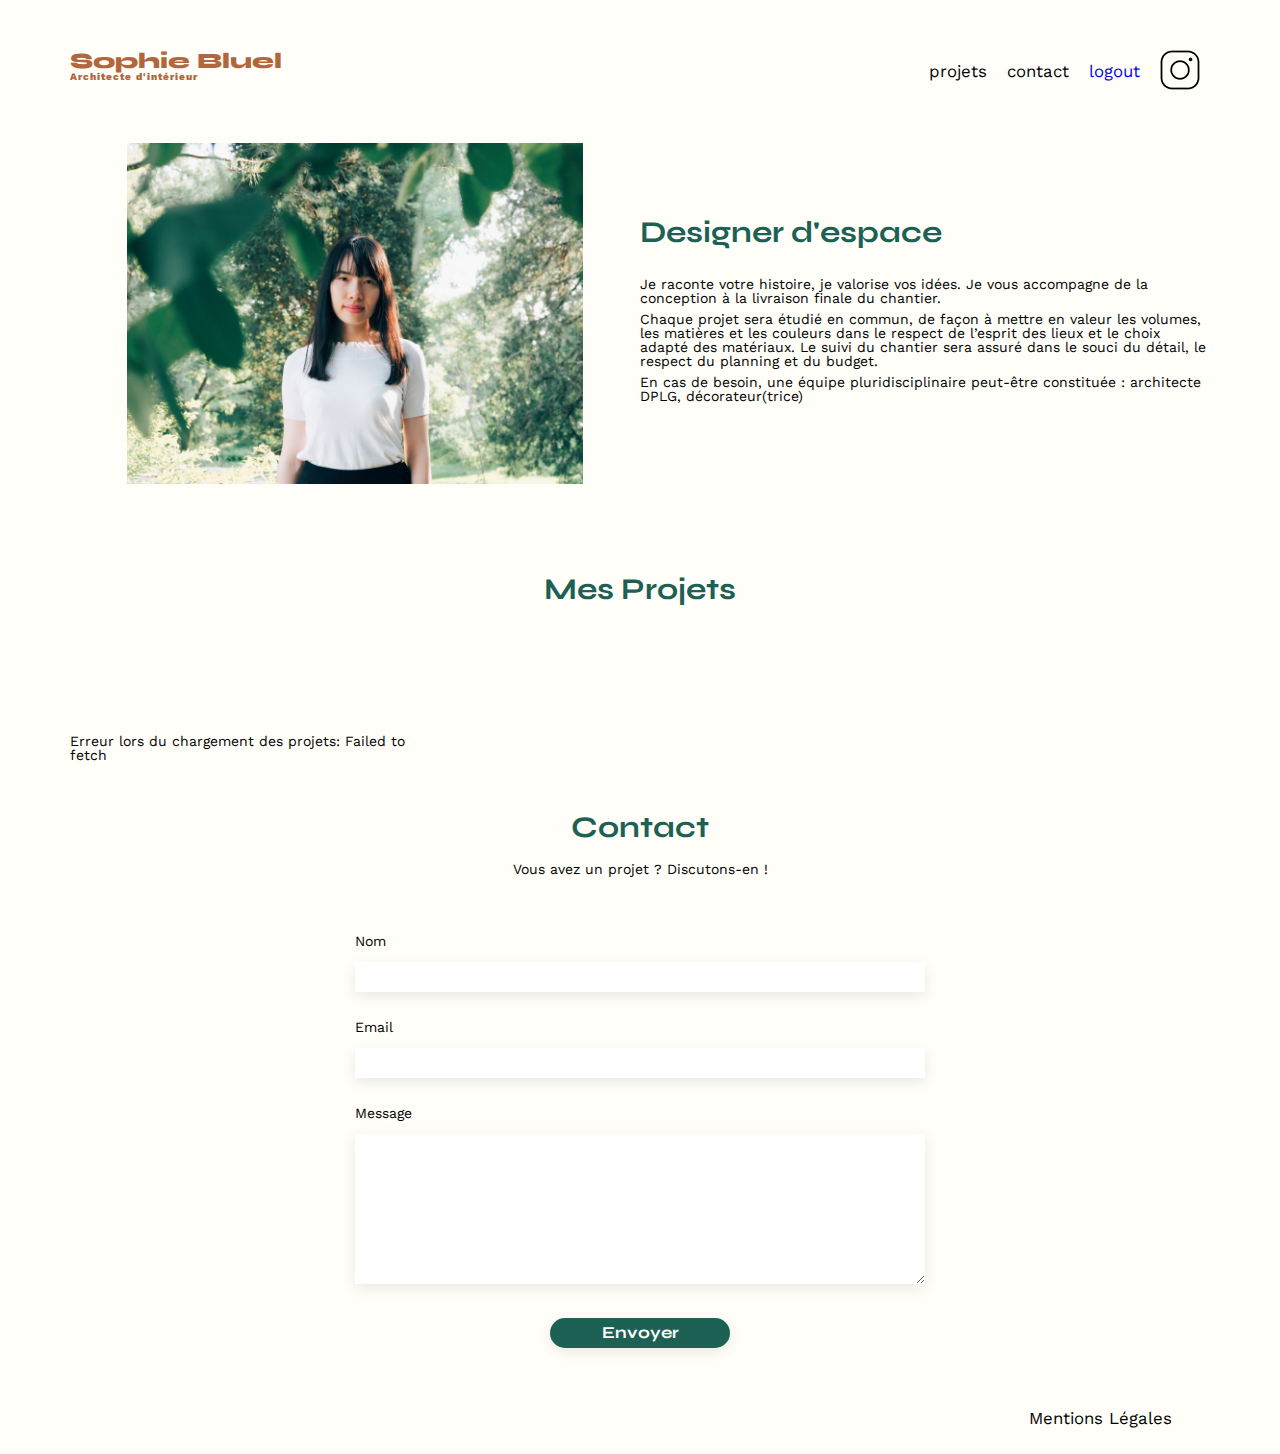
==== commit c4c07e68: "Correction  code soutenance" ====
--- a/FrontEnd/index.html
+++ b/FrontEnd/index.html
@@ -25,7 +25,8 @@
             <button class="button_add_gallery">Ajouter une photo</button>
         </div>
         <div class="modal_add">
-            <img src="assets/icons/Arrow_Back.svg" alt="icone flèche" class="arrow-modal">
+            <div id="maDiv"></div>
+            <img src="assets/icons/Arrow_Back.svg" alt="icone flèche" class="arrow-modal" id="backArrow">>
             <img src="assets/icons/Vector.svg" alt="icone croix pour fermer" class="close-modal modal-trigger">
             <h2 class="modalTitle">Ajout photo</h2>
             <form class="form_upload_img">
@@ -45,6 +46,7 @@
         </div>
     </div>
     </div>
+</div>
     <div class="header_edit">
         <div class="edition">
             <img src="./assets/icons/icon_white.png" alt="">
@@ -57,7 +59,7 @@
             <ul>
                 <li>projets</li>
                 <li>contact</li>
-                <li><a href="./login.html" class="logout">logout</a></li>
+                <li><a href="./login.html">logout</a></li>
                 <li><img src="./assets/icons/instagram.png" alt="Instagram"></li>
             </ul>
         </nav>
--- a/FrontEnd/assets/css/style.css
+++ b/FrontEnd/assets/css/style.css
@@ -191,6 +191,10 @@
   display: none; 
 }
 
+#maDiv {
+  display: none;
+}
+
 .modal-container.active .modal, .modal-container.active .modal_add {
   opacity: 1;
   transform: translate(-50%, -50%);
@@ -425,9 +429,20 @@
   padding: 0 10px;
   font-size: 1.2em;
 }
+nav ul li a:hover {
+  text-decoration: none;
+  color: #000000;
+  font-weight: 600;
+}
 
 li:hover {
-  color: #b1663c;
+  text-decoration: none;
+  color: #000000;
+  font-weight: 600;
+}
+
+a {
+  text-decoration: none;
 }
 
 .formulaire {
@@ -540,11 +555,6 @@
   font-family: "Work Sans";
   font-weight: 400;
   font-size: 16px;
-}
-
-.logout {
-  text-decoration: none;
-  color: #000;
 }
 
 #introduction {
